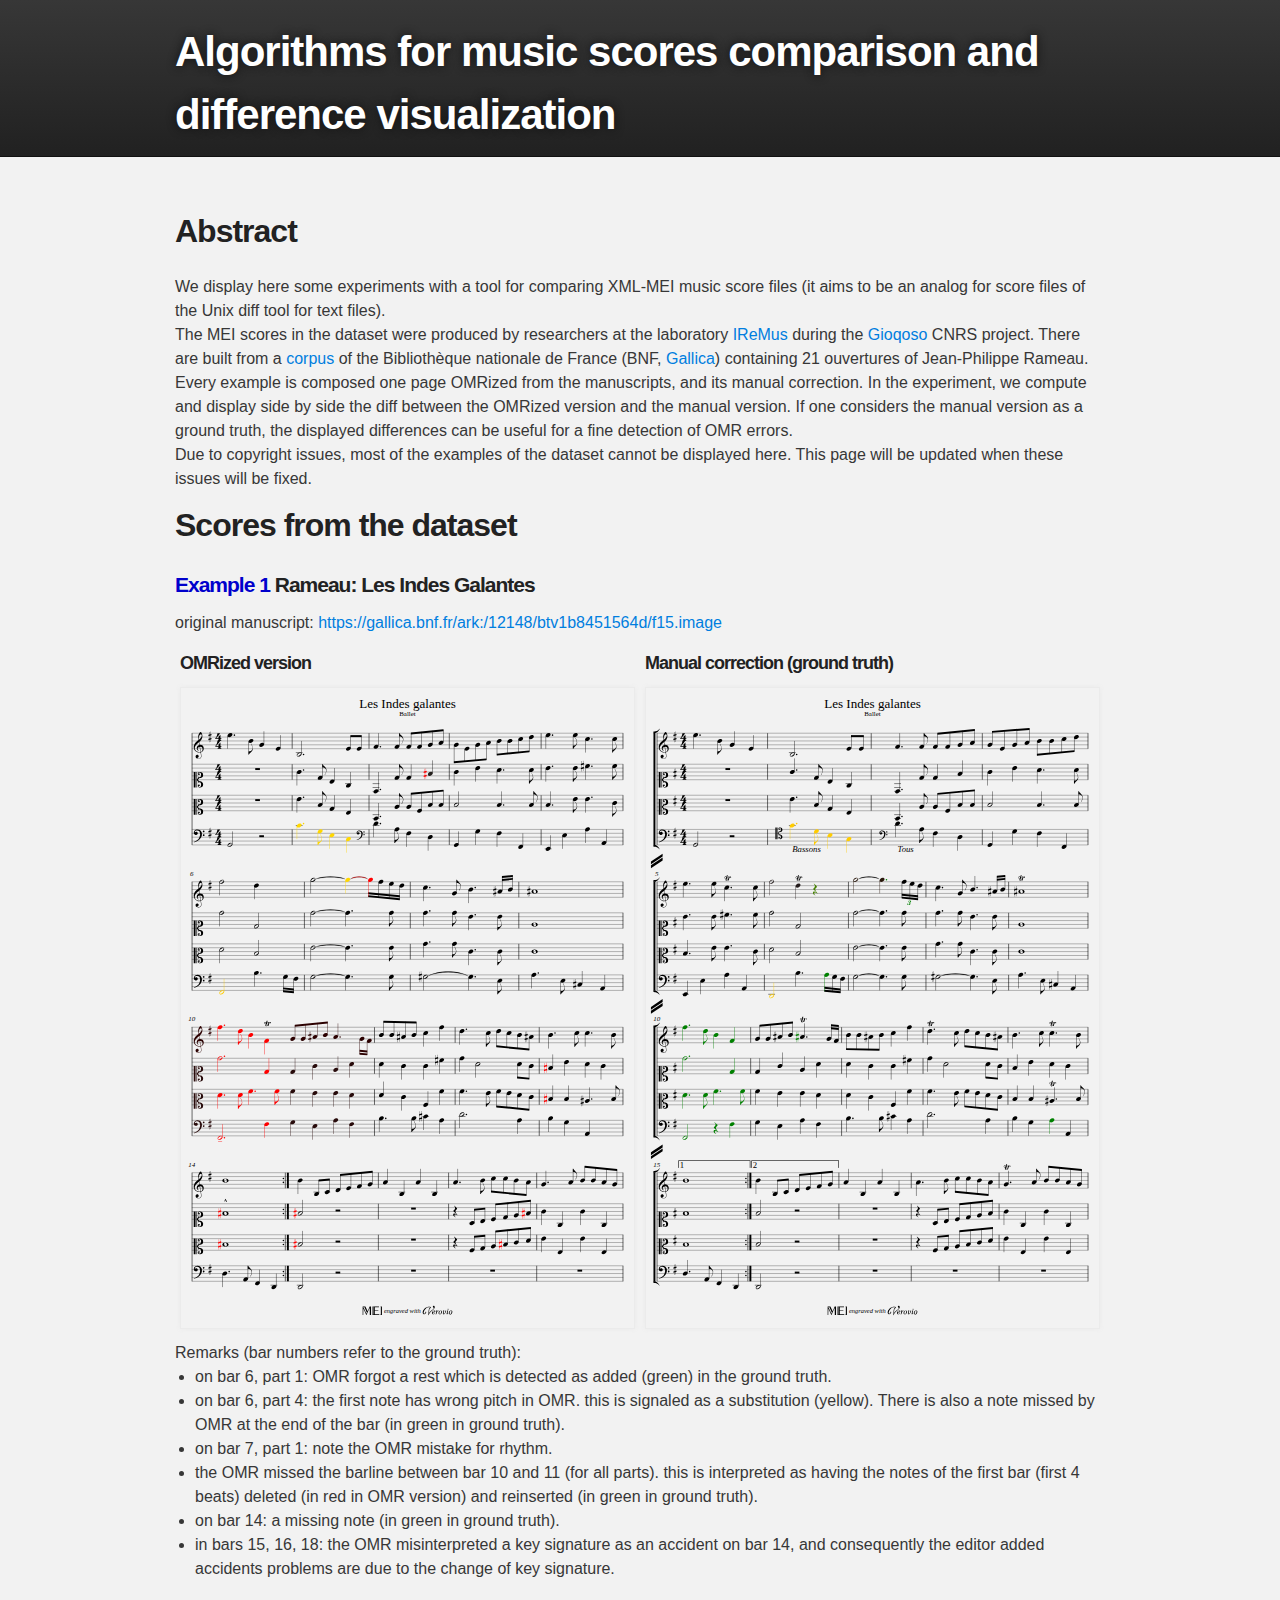
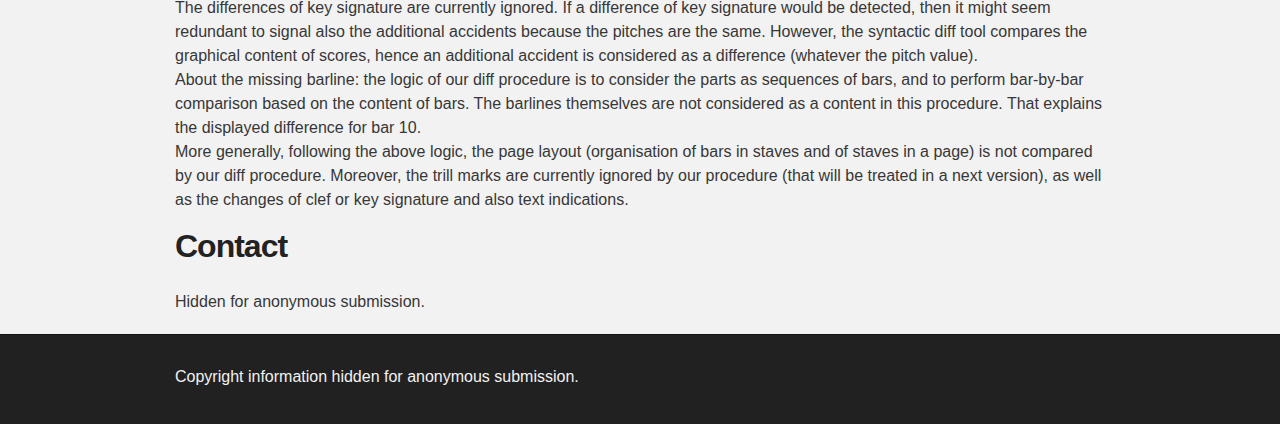
==== index-notanon.html @ 56025807 "anonymization" ====
<!DOCTYPE html>
<html>

  <head>
    <meta charset='utf-8'>
    <meta http-equiv="X-UA-Compatible" content="chrome=1">
    <link rel="stylesheet" type="text/css" media="screen" href="stylesheets/stylesheet.css">
    <link rel="stylesheet" type="text/css" media="screen" href="stylesheets/custom.css">

    <title>Diff for music scores</title>

    <style>
      ul.pub {line-height: 20px;}
      ul.pub li {margin-bottom: 10px;}
      ol.multi-column {float: left; width: 100%; line-height: 10px;}
      ol.multi-column li {float: left; width: 50%; margin-bottom: 10px;}
    </style>

  </head>

  <body>

    <!-- HEADER -->
    <div id="header_wrap" class="outer">
        <header class="inner">
          <h1 id="project_title">Algorithms for music scores comparison and difference visualization</h1>
        </header>
    </div>

    <!-- MAIN CONTENT -->
    <div id="main_content_wrap" class="outer">
      <section id="main_content" class="inner">

<h2>Abstract</h2>
We display here some experiments with a tool for comparing XML-MEI music score files 
(it aims to be an analog for score files of the Unix diff tool for text files).<br>

The MEI scores in the dataset were produced by researchers 
at the laboratory <a href="http://www.iremus.cnrs.fr/en">IReMus</a>
during the <a href="https://gioqoso.irisa.fr">Gioqoso</a> CNRS project.
There are built from a <a href="https://gallica.bnf.fr/html/und/partitions/la-collecte-des-sources-de-rameau">corpus</a>
of the Bibliothèque nationale de France (BNF, <a href="https://gallica.bnf.fr">Gallica</a>) 
containing 21 ouvertures of Jean-Philippe Rameau.<br>

Every example is composed one page OMRized from the manuscripts, and its manual correction. 
In the experiment, we compute and display side by side the diff between the OMRized version and the manual version.
If one considers the manual version as a ground truth, 
the displayed differences can be useful for a fine detection of OMR errors.<br>

Due to copyright issues, most of the examples of the dataset cannot be displayed here.
This page will be updated when these issues will be fixed.


<h2>Scores from the dataset</h2>

<h4><font color="#0000cc">Example 1</font> Rameau: Les Indes Galantes</h4>
original manuscript: 
<a href="https://gallica.bnf.fr/ark:/12148/btv1b8451564d/f15.image">https://gallica.bnf.fr/ark:/12148/btv1b8451564d/f15.image</a>
       
        
<div class="ligne">
  <div class="colonne">
  <h5>OMRized version</h5>
  <img src="images/gal.svg" width="100%" alt="OMR"/>
  </div>
  <div class="colonne">
  <h5>Manual correction (ground truth)</h5>
  <img src="images/gal_edited.svg" width="100%" alt="edited"/>
  </div>
</div>


Remarks (bar numbers refer to the ground truth):
<ul>        
<li> on bar 6, part 1: OMR forgot a rest which is detected as added (green) in the ground truth.</li>
<li> on bar 6, part 4: the first note has wrong pitch in OMR. this is signaled as a substitution (yellow). 
     There is also a note missed by OMR at the end of the bar (in green in ground truth).</li>
<li> on bar 7, part 1: note the OMR mistake for rhythm.</li>
<li> the OMR missed the barline between bar 10 and 11 (for all parts). this is interpreted as having the notes of the first bar (first 4 beats) deleted (in red in OMR version) and reinserted (in green in ground truth).</li>
<li> on bar 14: a missing note (in green in ground truth).</li>
<li> in bars 15, 16, 18: the OMR misinterpreted a key signature as an accident on bar 14, and consequently the editor added accidents problems are due to the change of key signature.</li>
</ul>        

The differences of key signature are currently ignored. 
If a difference of key signature would be detected, 
then it might seem redundant to signal also the additional accidents because the pitches are the same.
However, the syntactic diff tool compares the graphical content of scores, 
hence an additional accident is considered as a difference (whatever the pitch value).<br>

About the missing barline: 
the logic of  our diff procedure is to consider the parts as sequences of bars, and to perform bar-by-bar comparison based on the content of bars. The barlines themselves are not considered as a content in this procedure.
That explains the displayed difference for bar 10.<br>
        
More generally, following the above logic, 
the page layout (organisation of bars in staves and of staves in a page) 
is not compared by our diff procedure.

Moreover, the trill marks are currently ignored by our procedure (that will be treated in a next version), 
as well as the changes of clef or key signature and also text indications.

        
        
<h2>Contact</h2>
Hidden for anonymous submission.

</section>
</div>

<!-- FOOTER  -->
<div id="footer_wrap" class="outer">
<footer class="inner">
<p class="copyright">Copyright information hidden for anonymous submission.</p>
</footer>
</div>

</body>
</html>
---- stylesheets/stylesheet.css ----
/*******************************************************************************
Slate Theme for GitHub Pages
by Jason Costello, @jsncostello
*******************************************************************************/

@import url(github-light.css);

/*******************************************************************************
MeyerWeb Reset
*******************************************************************************/

html, body, div, span, applet, object, iframe,
h1, h2, h3, h4, h5, h6, p, blockquote, pre,
a, abbr, acronym, address, big, cite, code,
del, dfn, em, img, ins, kbd, q, s, samp,
small, strike, strong, sub, sup, tt, var,
b, u, i, center,
dl, dt, dd, ol, ul, li,
fieldset, form, label, legend,
table, caption, tbody, tfoot, thead, tr, th, td,
article, aside, canvas, details, embed,
figure, figcaption, footer, header, hgroup,
menu, nav, output, ruby, section, summary,
time, mark, audio, video {
  margin: 0;
  padding: 0;
  border: 0;
  font: inherit;
  vertical-align: baseline;
}

/* HTML5 display-role reset for older browsers */
article, aside, details, figcaption, figure,
footer, header, hgroup, menu, nav, section {
  display: block;
}

ol, ul {
  list-style: none;
}

table {
  border-collapse: collapse;
  border-spacing: 0;
}

/*******************************************************************************
Theme Styles
*******************************************************************************/

body {
  box-sizing: border-box;
  color:#373737;
  background: #212121;
  font-size: 16px;
  font-family: 'Myriad Pro', Calibri, Helvetica, Arial, sans-serif;
  line-height: 1.5;
  -webkit-font-smoothing: antialiased;
}

h1, h2, h3, h4, h5, h6 {
  margin: 10px 0;
  font-weight: 700;
  color:#222222;
  font-family: 'Lucida Grande', 'Calibri', Helvetica, Arial, sans-serif;
  letter-spacing: -1px;
}

h1 {
  font-size: 36px;
  font-weight: 700;
}

h2 {
  padding-bottom: 10px;
  font-size: 32px;
  background: url('../images/bg_hr.png') repeat-x bottom;
}

h3 {
  font-size: 24px;
}

h4 {
  font-size: 21px;
}

h5 {
  font-size: 18px;
}

h6 {
  font-size: 16px;
}

p {
  margin: 10px 0 15px 0;
}

footer p {
  color: #f2f2f2;
}

a {
  text-decoration: none;
  color: #007edf;
  text-shadow: none;

  transition: color 0.5s ease;
  transition: text-shadow 0.5s ease;
  -webkit-transition: color 0.5s ease;
  -webkit-transition: text-shadow 0.5s ease;
  -moz-transition: color 0.5s ease;
  -moz-transition: text-shadow 0.5s ease;
  -o-transition: color 0.5s ease;
  -o-transition: text-shadow 0.5s ease;
  -ms-transition: color 0.5s ease;
  -ms-transition: text-shadow 0.5s ease;
}

a:hover, a:focus {text-decoration: underline;}

footer a {
  color: #F2F2F2;
  text-decoration: underline;
}

em {
  font-style: italic;
}

strong {
  font-weight: bold;
}

img {
  position: relative;
  margin: 0 auto;
  max-width: 900px;
  padding: 0px;
  margin: 0px 30px 0px 0px;
  border: 1px solid #ebebeb;

  box-shadow: 0 0 5px #ebebeb;
  -webkit-box-shadow: 0 0 5px #ebebeb;
  -moz-box-shadow: 0 0 5px #ebebeb;
  -o-box-shadow: 0 0 5px #ebebeb;
  -ms-box-shadow: 0 0 5px #ebebeb;
}

p img {
  display: inline;
  margin: 0;
  padding: 0;
  vertical-align: middle;
  text-align: center;
  border: none;
}

pre, code {
  width: 100%;
  color: #222;
  background-color: #fff;

  font-family: Monaco, "Bitstream Vera Sans Mono", "Lucida Console", Terminal, monospace;
  font-size: 14px;

  border-radius: 2px;
  -moz-border-radius: 2px;
  -webkit-border-radius: 2px;
}

pre {
  width: 100%;
  padding: 10px;
  box-shadow: 0 0 10px rgba(0,0,0,.1);
  overflow: auto;
}

code {
  padding: 3px;
  margin: 0 3px;
  box-shadow: 0 0 10px rgba(0,0,0,.1);
}

pre code {
  display: block;
  box-shadow: none;
}

blockquote {
  color: #666;
  margin-bottom: 20px;
  padding: 0 0 0 20px;
  border-left: 3px solid #bbb;
}


ul, ol, dl {
  margin-bottom: 15px
}

ul {
  list-style-position: inside;
  list-style: disc;
  padding-left: 20px;
}

ol {
  list-style-position: inside;
  list-style: decimal;
  padding-left: 20px;
}

dl dt {
  font-weight: bold;
}

dl dd {
  padding-left: 20px;
  font-style: italic;
}

dl p {
  padding-left: 20px;
  font-style: italic;
}

hr {
  height: 1px;
  margin-bottom: 5px;
  border: none;
  background: url('../images/bg_hr.png') repeat-x center;
}

table {
  border: 1px solid #373737;
  margin-bottom: 20px;
  text-align: left;
 }

th {
  font-family: 'Lucida Grande', 'Helvetica Neue', Helvetica, Arial, sans-serif;
  padding: 10px;
  background: #373737;
  color: #fff;
 }

td {
  padding: 10px;
  border: 1px solid #373737;
 }

form {
  background: #f2f2f2;
  padding: 20px;
}

/*******************************************************************************
Full-Width Styles
*******************************************************************************/

.outer {
  width: 100%;
}

.inner {
  position: relative;
  max-width: 950px;
  padding: 20px 10px;
  margin: 0 auto;
}

#forkme_banner {
  display: block;
  position: absolute;
  top:0;
  right: 10px;
  z-index: 10;
  padding: 10px 50px 10px 10px;
  color: #fff;
  background: url('../images/blacktocat.png') #0090ff no-repeat 95% 50%;
  font-weight: 700;
  box-shadow: 0 0 10px rgba(0,0,0,.5);
  border-bottom-left-radius: 2px;
  border-bottom-right-radius: 2px;
}

#header_wrap {
  background: #212121;
  background: -moz-linear-gradient(top, #373737, #212121);
  background: -webkit-linear-gradient(top, #373737, #212121);
  background: -ms-linear-gradient(top, #373737, #212121);
  background: -o-linear-gradient(top, #373737, #212121);
  background: linear-gradient(top, #373737, #212121);
}

#header_wrap .inner {
  padding: 20px 10px 10px 10px;
}

#project_title {
  margin: 0;
  color: #fff;
  font-size: 42px;
  font-weight: 700;
  text-shadow: #111 0px 0px 10px;
}

#project_tagline {
  color: #fff;
  font-size: 24px;
  font-weight: 300;
  background: none;
  text-shadow: #111 0px 0px 10px;
}

#downloads {
  position: absolute;
  width: 210px;
  z-index: 10;
  bottom: -40px;
  right: 0;
  height: 70px;
  background: url('../images/icon_download.png') no-repeat 0% 90%;
}

.zip_download_link {
  display: block;
  float: right;
  width: 90px;
  height:70px;
  text-indent: -5000px;
  overflow: hidden;
  background: url(../images/sprite_download.png) no-repeat bottom left;
}

.tar_download_link {
  display: block;
  float: right;
  width: 90px;
  height:70px;
  text-indent: -5000px;
  overflow: hidden;
  background: url(../images/sprite_download.png) no-repeat bottom right;
  margin-left: 10px;
}

.zip_download_link:hover {
  background: url(../images/sprite_download.png) no-repeat top left;
}

.tar_download_link:hover {
  background: url(../images/sprite_download.png) no-repeat top right;
}

#main_content_wrap {
  background: #f2f2f2;
  border-top: 1px solid #111;
  border-bottom: 1px solid #111;
}

#main_content {
  padding-top: 40px;
}

#footer_wrap {
  background: #212121;
}



/*******************************************************************************
Small Device Styles
*******************************************************************************/

@media screen and (max-width: 900px) {
  body {
    font-size:14px;
  }

  #downloads {
    display: none;
  }

  .inner {
    min-width: 320px;
    max-width: 1000px;
  }

  #project_title {
  font-size: 32px;
  }

  h1 {
    font-size: 28px;
  }

  h2 {
    font-size: 24px;
  }

  h3 {
    font-size: 21px;
  }

  h4 {
    font-size: 18px;
  }

  h5 {
    font-size: 14px;
  }

  h6 {
    font-size: 12px;
  }

  code, pre {
    min-width: 320px;
    max-width: 1000px;
    font-size: 11px;
  }

}
---- stylesheets/custom.css ----
/* Three image containers (use 25% for four, and 50% for two, etc) */
.colonne {
  float: left;
  width: 50%;
  padding: 5px;
}

/* Clear floats after image containers */
.ligne::after {
  content: "";
  clear: both;
  display: table;
} 

* {
  box-sizing: border-box;
}

.anonymous {
  background-color:#760E2B; 
  color:#FFFFFF;
}

.example {
  color:#250E76;
}
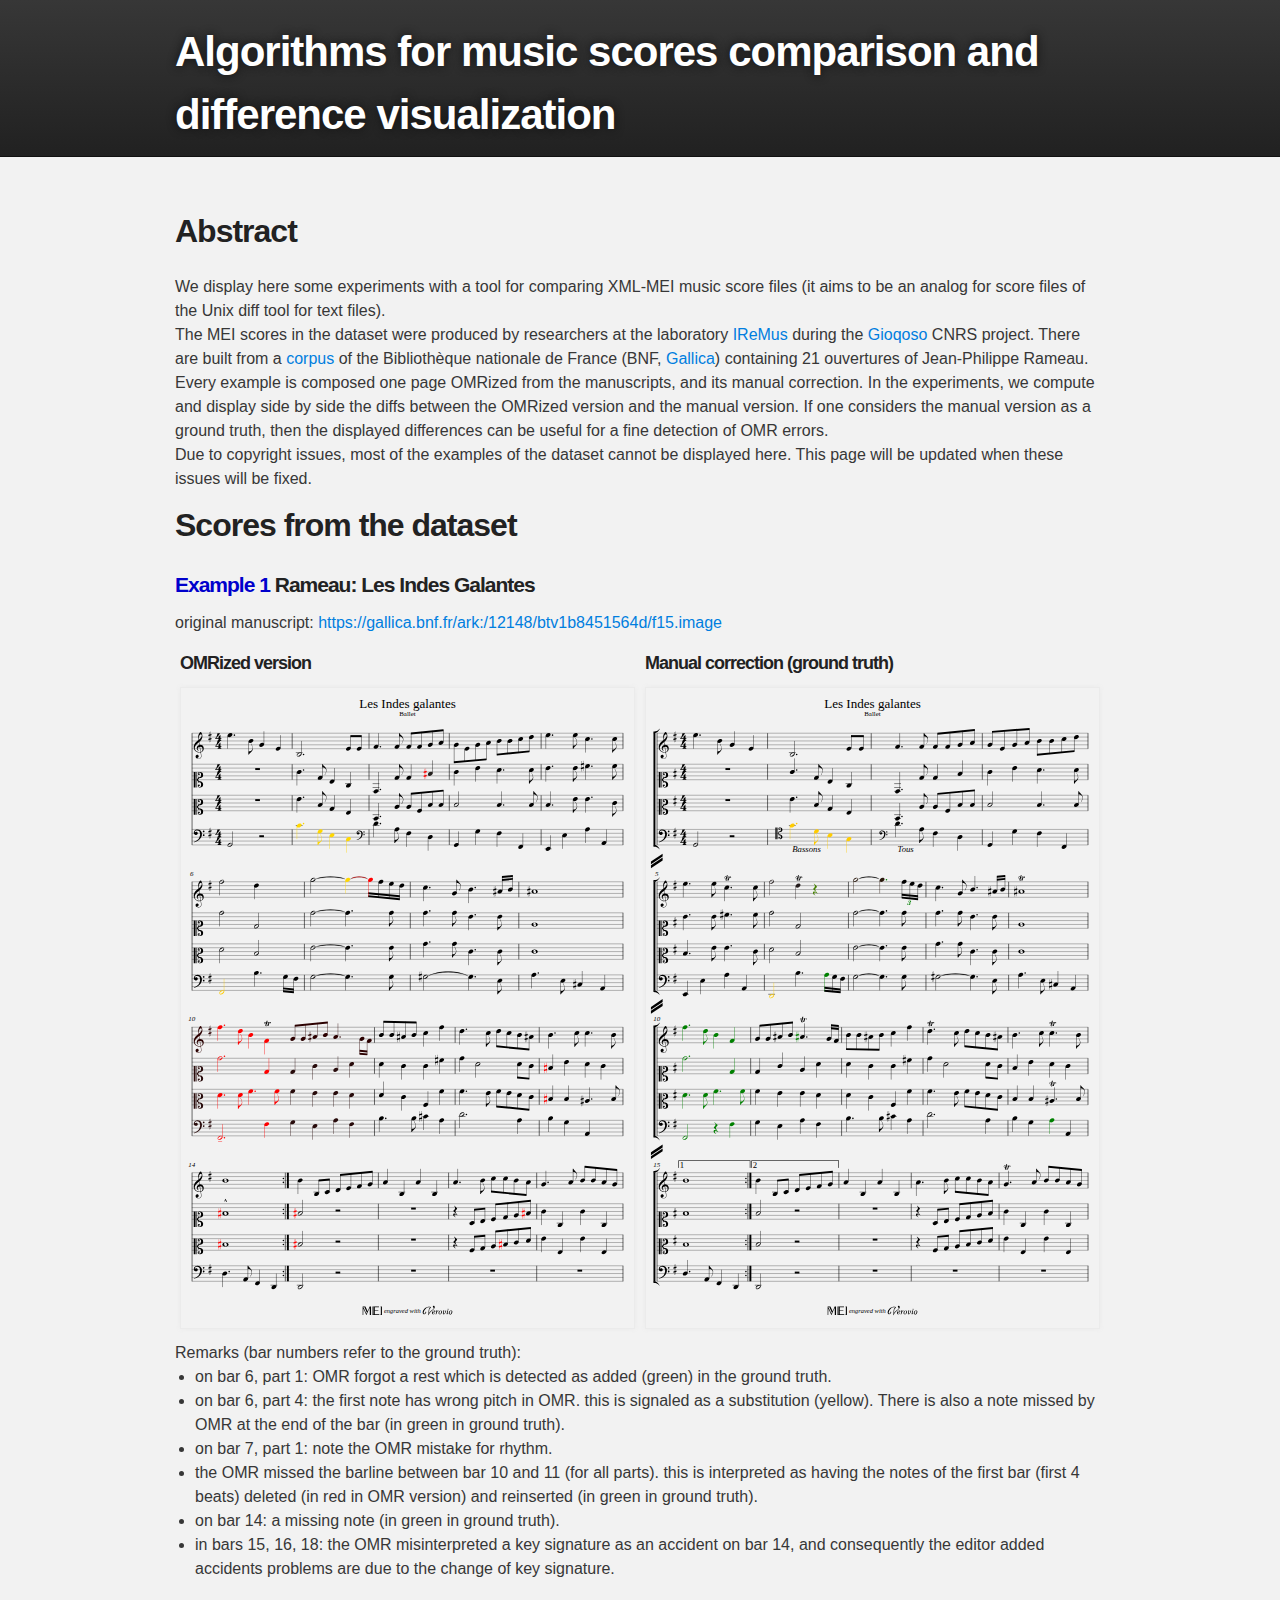
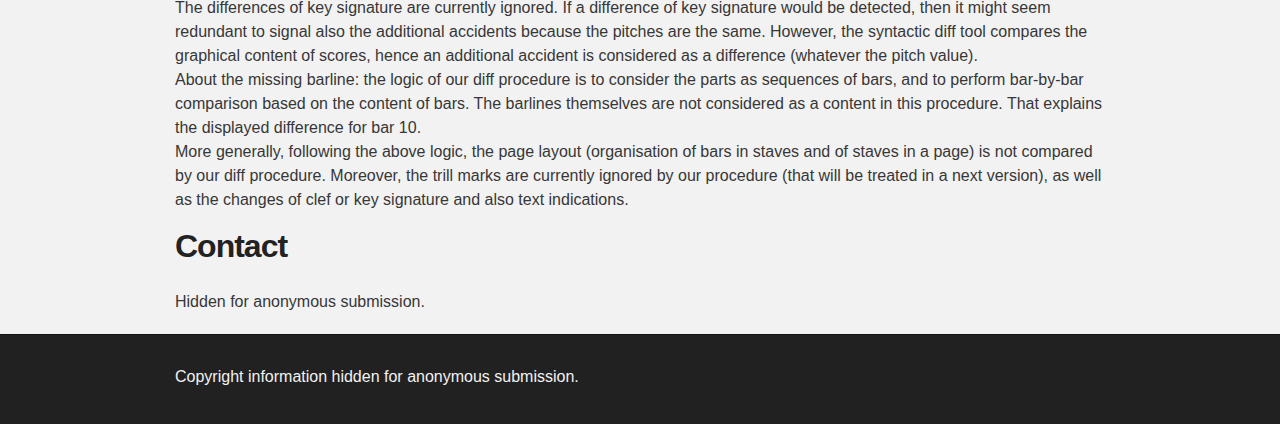
==== commit 4a36c2c1: "anonymization" ====
--- a/index-notanon.html
+++ b/index-notanon.html
@@ -43,9 +43,9 @@
 containing 21 ouvertures of Jean-Philippe Rameau.<br>
 
 Every example is composed one page OMRized from the manuscripts, and its manual correction. 
-In the experiment, we compute and display side by side the diff between the OMRized version and the manual version.
+In the experiments, we compute and display side by side the diffs between the OMRized version and the manual version.
 If one considers the manual version as a ground truth, 
-the displayed differences can be useful for a fine detection of OMR errors.<br>
+then the displayed differences can be useful for a fine detection of OMR errors.<br>
 
 Due to copyright issues, most of the examples of the dataset cannot be displayed here.
 This page will be updated when these issues will be fixed.
--- a/stylesheets/custom.css
+++ b/stylesheets/custom.css
@@ -1,4 +1,14 @@
- /* Three image containers (use 25% for four, and 50% for two, etc) */
+
+.anonymous {
+  background-color:#760E2B; 
+  color:white;
+}
+
+.example {
+  color:#007edf;
+}
+
+/* Three image containers (use 25% for four, and 50% for two, etc) */
 .colonne {
   float: left;
   width: 50%;
@@ -16,11 +26,4 @@
   box-sizing: border-box;
 }
 
-.anonymous {
-  background-color:#760E2B; 
-  color:#FFFFFF;
-}
 
-.example {
-  color:#250E76;
-}
